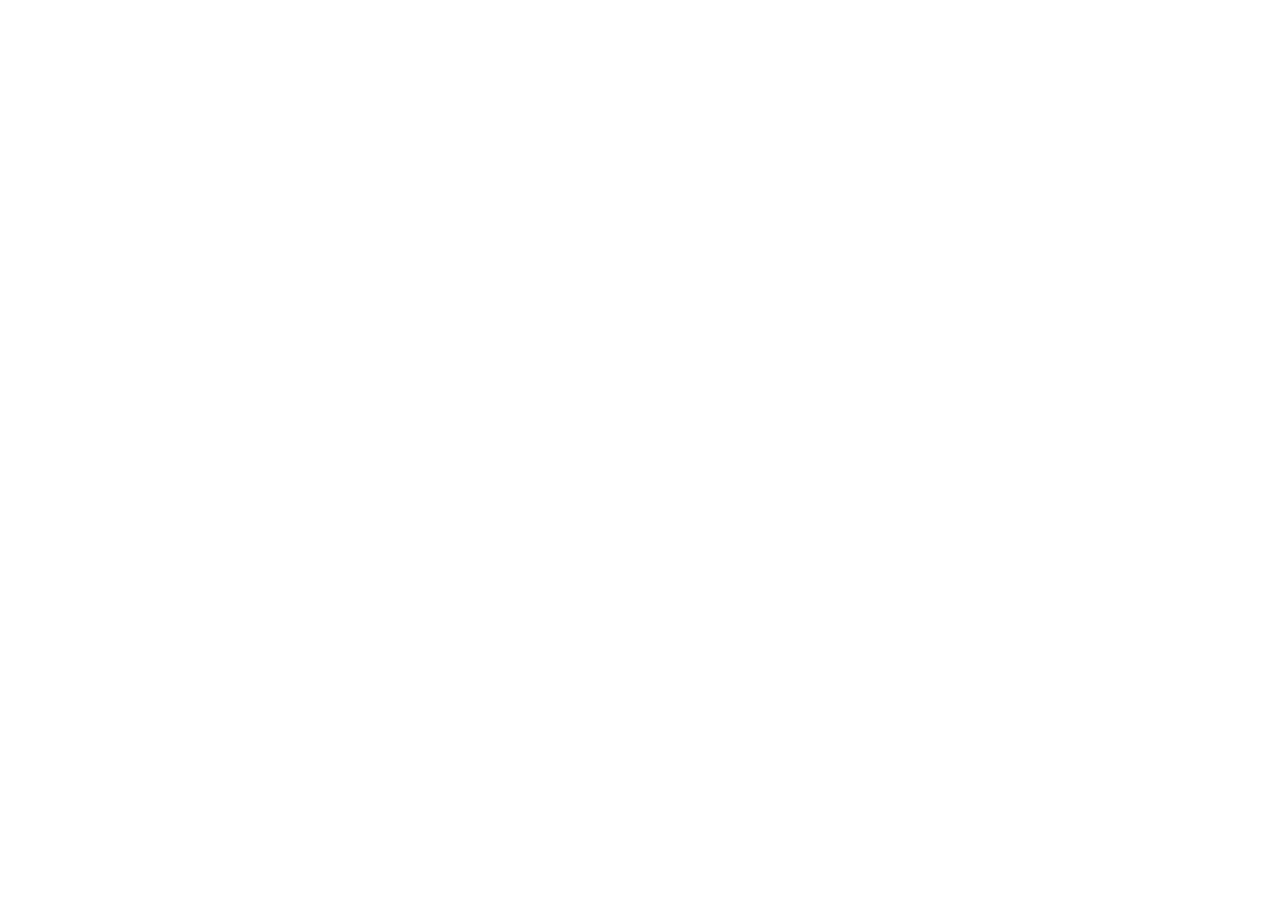
==== index.html @ 0dde1afb "Add files via upload" ====
<!doctype html>
<html lang="fr" dir="ltr">
<head>
<meta charset="utf-8">
<meta name="viewport" content="width=device-width,initial-scale=1">
<title>RIHAL NOUR – رحال نور</title>
<meta name="description" content="RIHAL NOUR, agence de voyages à Oujda (Maroc) : billetterie aérienne, voyages organisés, Omra, hôtels et séjours. Le monde à votre portée.">
<meta name="theme-color" content="#123C46">
<link rel="icon" href="images/favicon.svg" type="image/svg+xml">
<link rel="preconnect" href="https://fonts.googleapis.com">
<link rel="preconnect" href="https://fonts.gstatic.com" crossorigin>
<link href="https://fonts.googleapis.com/css2?family=Amiri:wght@400;700&family=Figtree:wght@400;500;600;700&family=Fraunces:opsz,wght@9..144,500;9..144,600&family=Tajawal:wght@400;500;700&display=swap" rel="stylesheet">
<link rel="stylesheet" href="css/style.css">
</head>
<body data-page="home" data-title="t_home">
<div id="hdr"></div>
<main id="main">
<section class="hero dark">
  <div class="wrap hero-g">
    <div class="hero-t">
      <p class="slogan" data-i18n="slogan"></p>
      <h1 data-i18n="hero_h"></h1>
      <p class="lead" data-i18n="hero_p"></p>
      <div class="btns">
        <a class="btn btn-wa" data-wa="generic" data-i18n="cta_wa"><i data-icon="wa"></i></a>
        <a class="btn btn-line" href="#offres" data-i18n="cta_offers"></a>
      </div>
    </div>
    <div class="arch ph i-hero" role="img" aria-label="RIHAL NOUR"></div>
  </div>
</section>

<section class="sec sec-alt">
  <div class="wrap two">
    <div>
      <h2 data-i18n="about_h"></h2>
      <p data-i18n="about_p1"></p>
      <p data-i18n="about_p2"></p>
      <div class="btns"><a class="btn btn-ink" href="services.html" data-i18n="nav_services"></a></div>
    </div>
    <div class="arch ph i-morocco" role="img" aria-label="Maroc"></div>
  </div>
</section>

<section class="sec">
  <div class="wrap">
    <div class="sec-head"><h2 data-i18n="sec_sv_h"></h2><p data-i18n="sec_sv_p"></p></div>
    <div class="grid3" data-render="svc"></div>
  </div>
</section>

<section class="sec sec-alt">
  <div class="wrap">
    <div class="sec-head"><h2 data-i18n="sec_ds_h"></h2><p data-i18n="sec_ds_p"></p></div>
    <div class="tiles" data-render="dest"></div>
  </div>
</section>

<section class="sec" id="offres">
  <div class="wrap">
    <div class="sec-head"><h2 data-i18n="of_h"></h2><p class="note" data-i18n="of_note"></p></div>
    <div class="offers" data-render="offers"></div>
  </div>
</section>

<section class="sec dark">
  <div class="wrap omra-g">
    <div class="pair">
      <div class="arch ph i-makkah" role="img" aria-label="Makkah"></div>
      <div class="arch ph i-madinah" role="img" aria-label="Madinah"></div>
    </div>
    <div>
      <h2 data-i18n="om_h"></h2>
      <p data-i18n="om_p"></p>
      <ul class="checks" data-render="omraShort"></ul>
      <div class="btns">
        <a class="btn btn-gold" href="omra.html" data-i18n="cta_omra"></a>
        <a class="btn btn-line" data-wa="omra" data-i18n="cta_quote"><i data-icon="wa"></i></a>
      </div>
    </div>
  </div>
</section>

<section class="sec">
  <div class="wrap">
    <h2 data-i18n="why_h"></h2>
    <ul class="why" data-render="why" style="margin-top:2rem"></ul>
  </div>
</section>

<section class="sec sec-alt">
  <div class="wrap">
    <h2 data-i18n="rv_h" style="margin-bottom:1.6rem"></h2>
    <div class="revs" data-render="reviews"></div>
    <p class="note" data-i18n="rv_note"></p>
  </div>
</section>
<section class="cta dark" data-render="cta"></section>
</main>
<div id="ftr"></div>
<script src="js/config.js"></script>
<script src="js/i18n.js"></script>
<script src="js/main.js"></script>
</body>
</html>
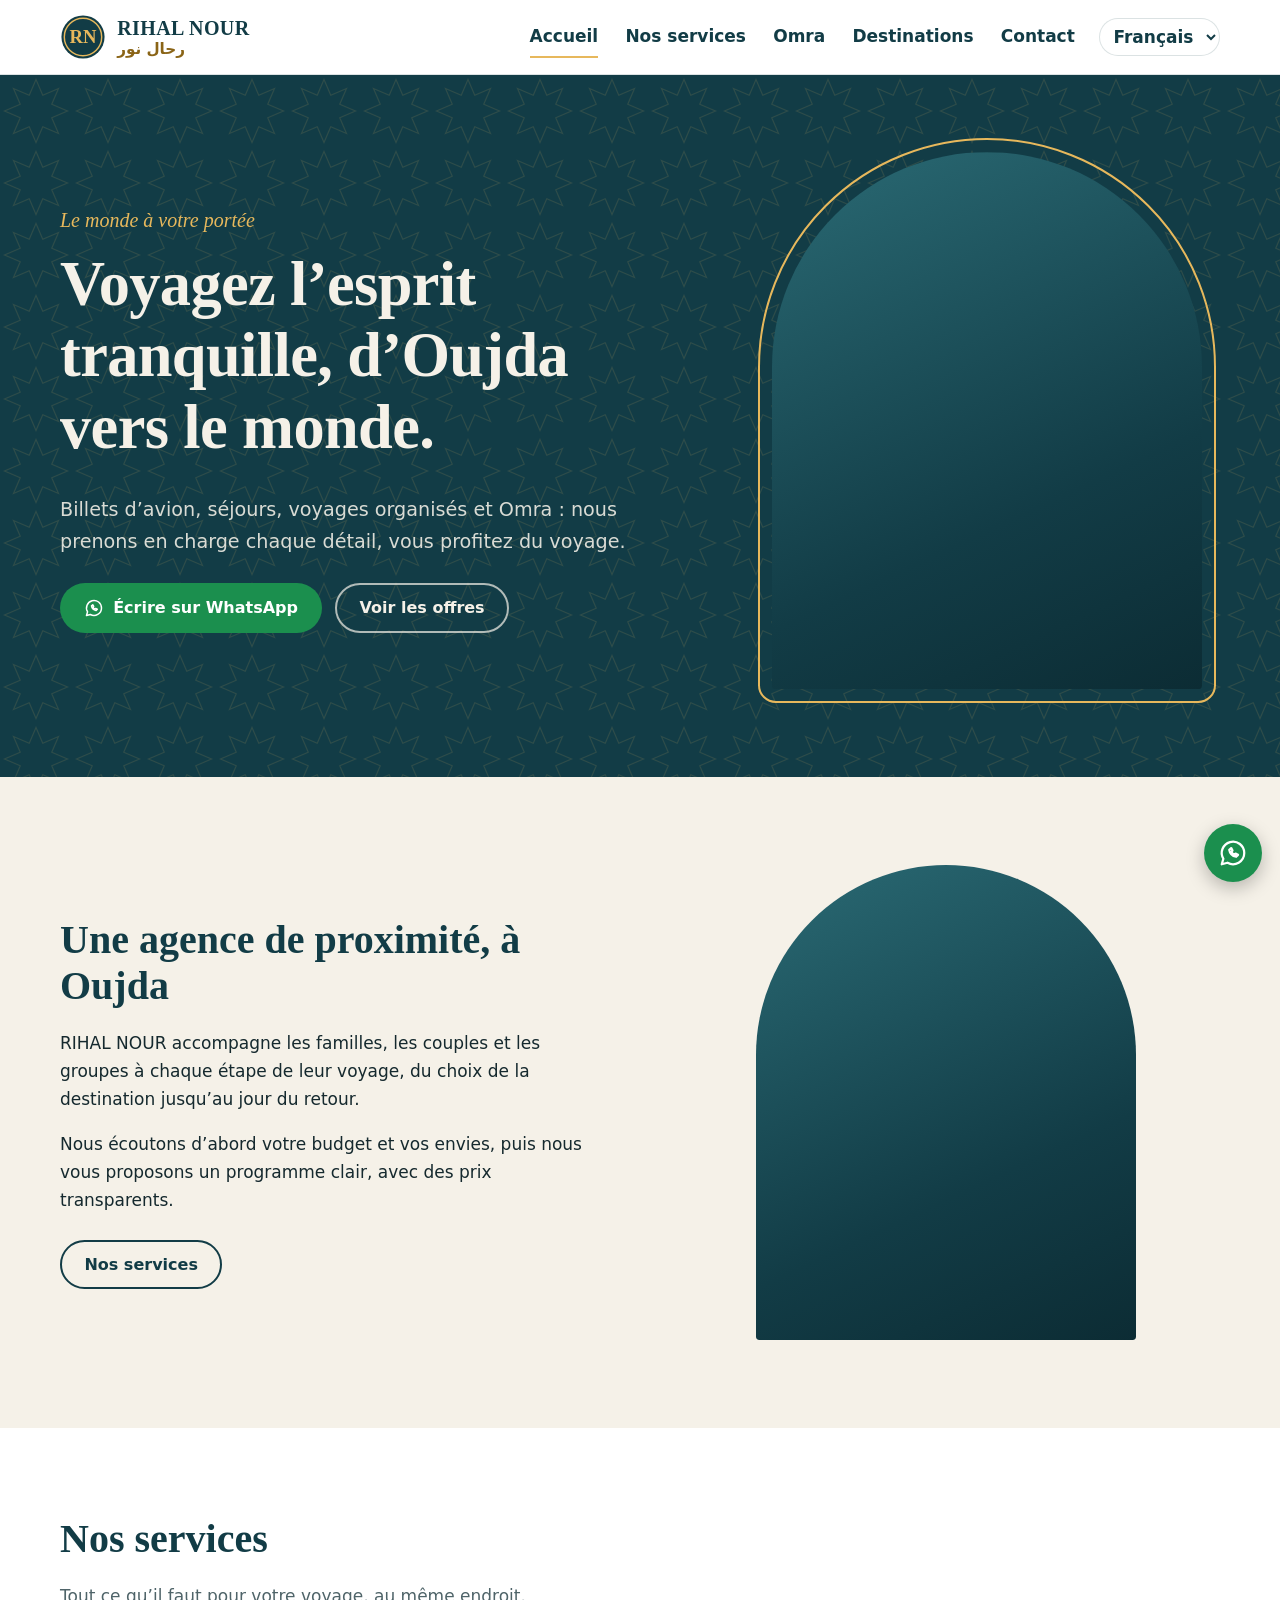
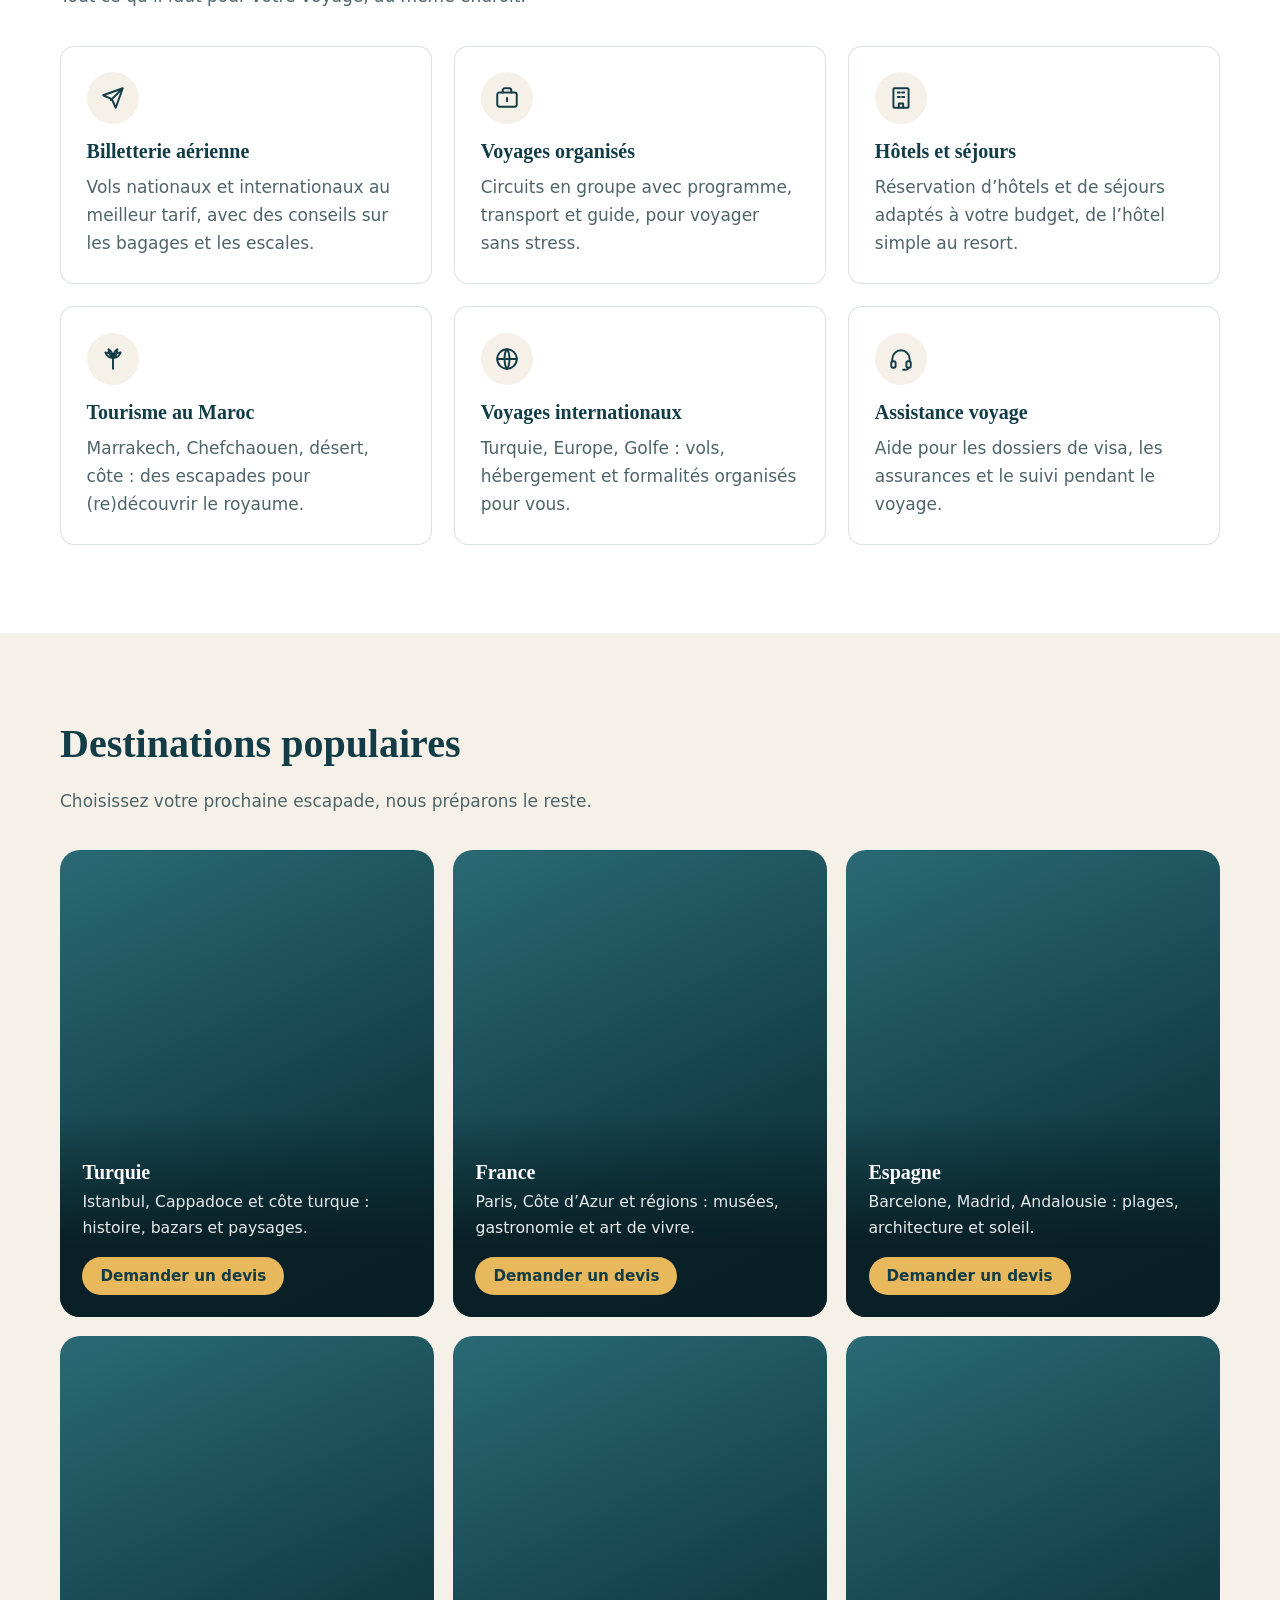
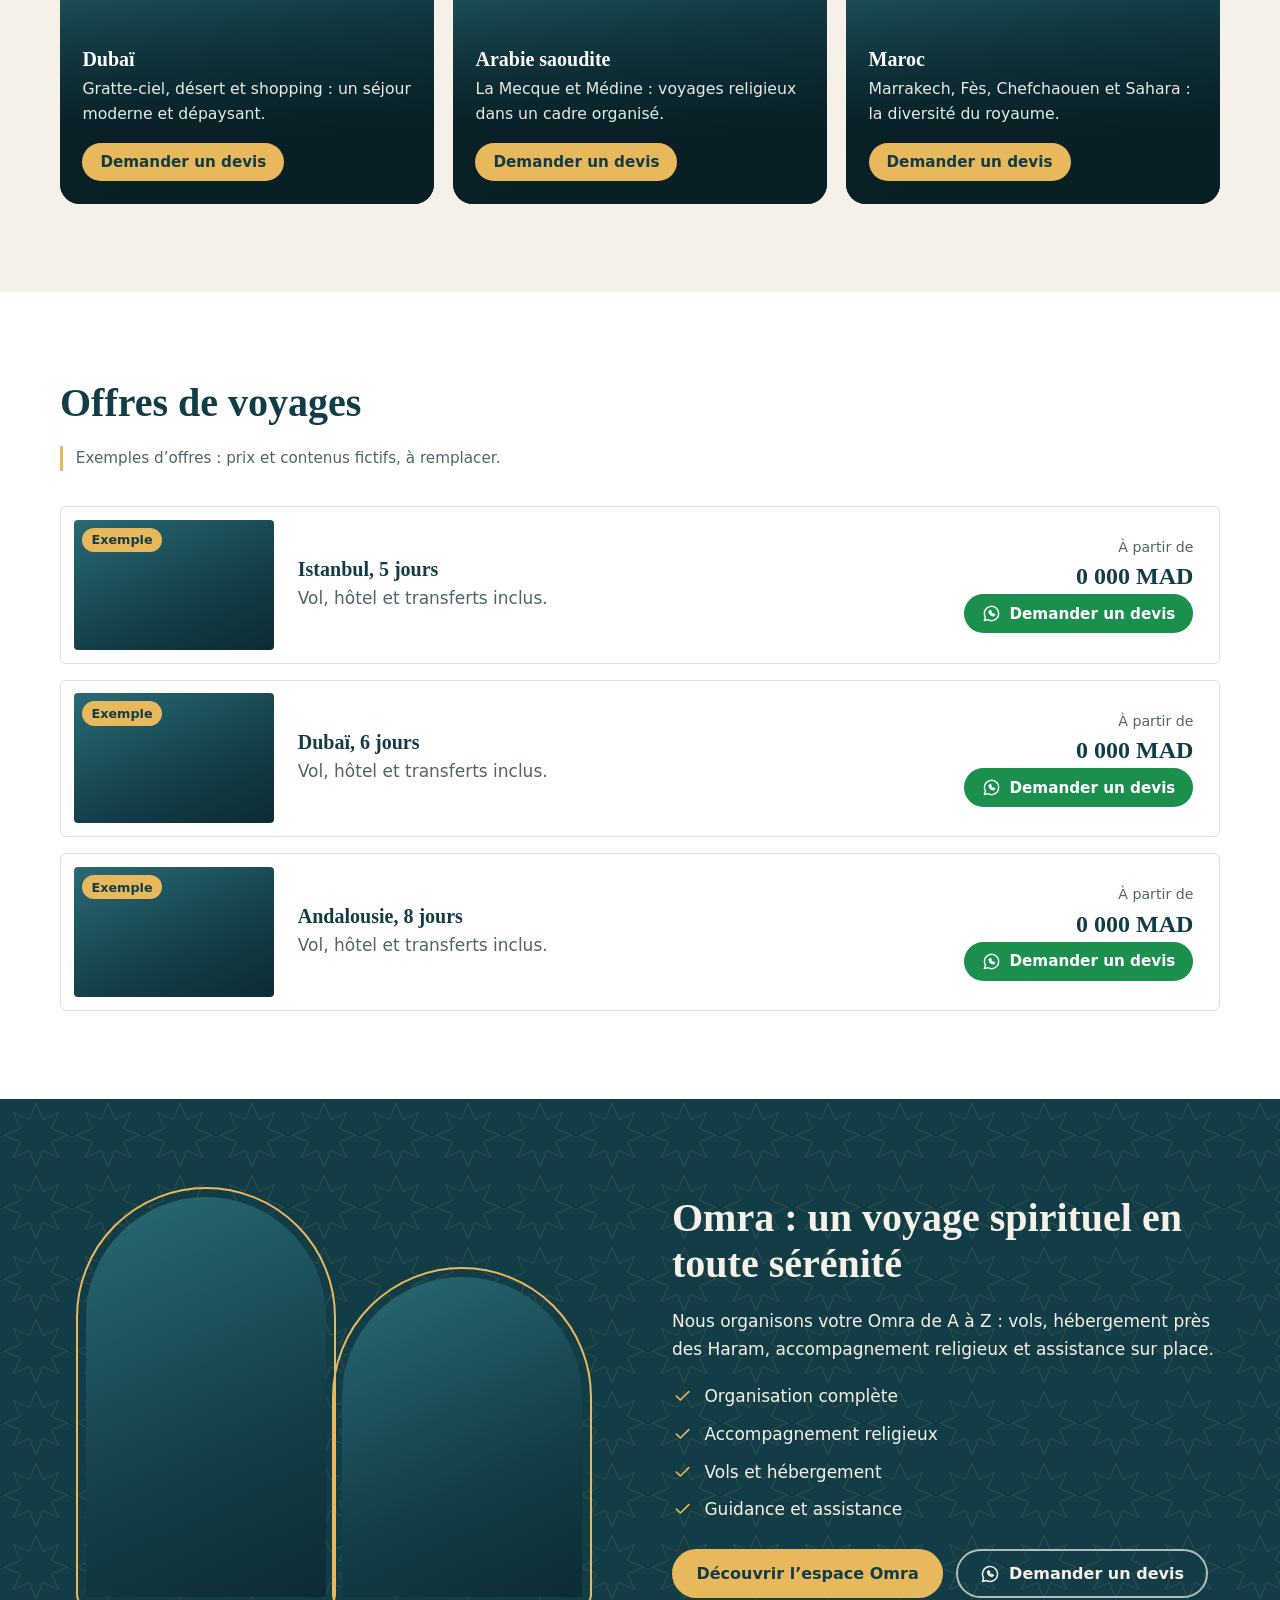
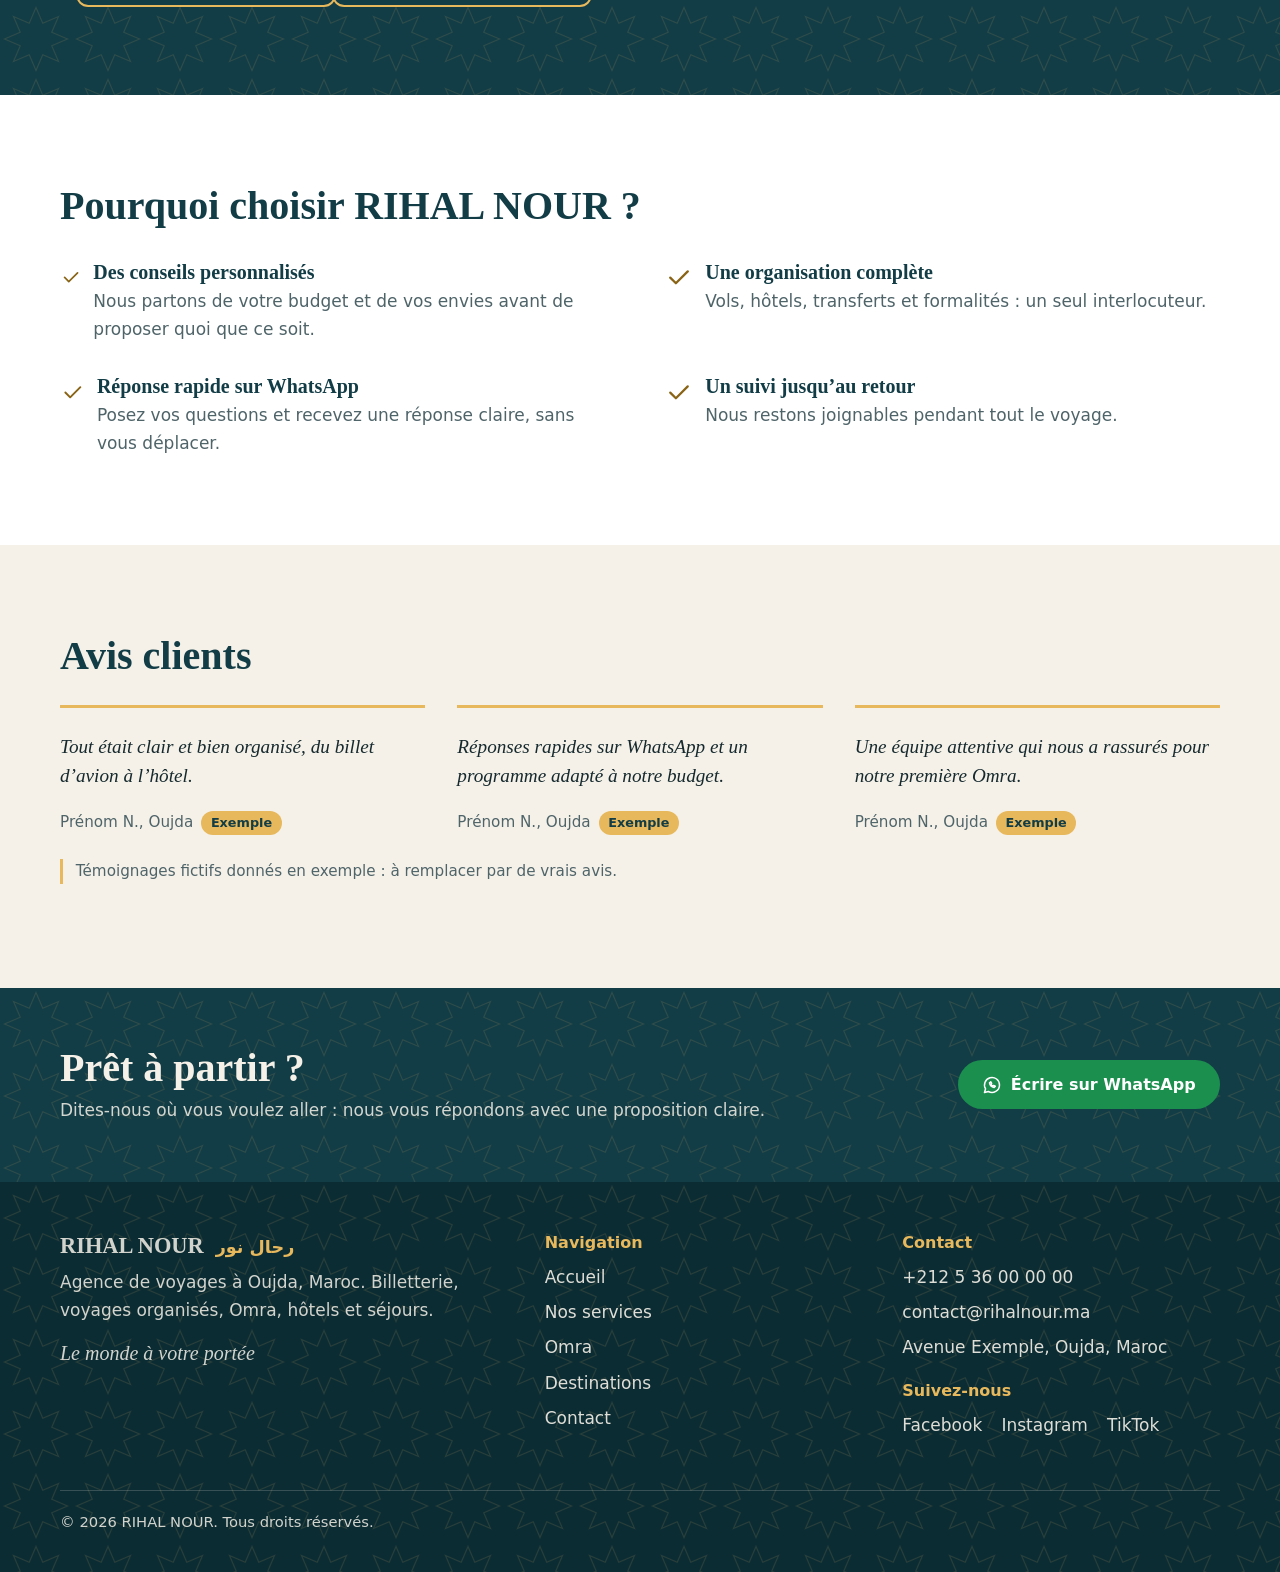
==== commit 752f789d: "Update index.html" ====
--- a/index.html
+++ b/index.html
@@ -6,11 +6,11 @@
 <title>RIHAL NOUR – رحال نور</title>
 <meta name="description" content="RIHAL NOUR, agence de voyages à Oujda (Maroc) : billetterie aérienne, voyages organisés, Omra, hôtels et séjours. Le monde à votre portée.">
 <meta name="theme-color" content="#123C46">
-<link rel="icon" href="images/favicon.svg" type="image/svg+xml">
+<link rel="icon" href="favicon.svg" type="image/svg+xml">
 <link rel="preconnect" href="https://fonts.googleapis.com">
 <link rel="preconnect" href="https://fonts.gstatic.com" crossorigin>
 <link href="https://fonts.googleapis.com/css2?family=Amiri:wght@400;700&family=Figtree:wght@400;500;600;700&family=Fraunces:opsz,wght@9..144,500;9..144,600&family=Tajawal:wght@400;500;700&display=swap" rel="stylesheet">
-<link rel="stylesheet" href="css/style.css">
+<link rel="stylesheet" href="style.css">
 </head>
 <body data-page="home" data-title="t_home">
 <div id="hdr"></div>
@@ -98,8 +98,8 @@
 <section class="cta dark" data-render="cta"></section>
 </main>
 <div id="ftr"></div>
-<script src="js/config.js"></script>
-<script src="js/i18n.js"></script>
-<script src="js/main.js"></script>
+<script src="config.js"></script>
+<script src="i18n.js"></script>
+<script src="main.js"></script>
 </body>
 </html>
--- a/style.css
+++ b/style.css
@@ -0,0 +1,220 @@
+/* RIHAL NOUR – feuille de style unique
+   Motif signature : l’arche (mihrab) reprise de la bannière de l’agence. */
+:root{
+  --blue:#123C46;--blue-2:#0c2c34;--gold:#E7B85C;--gold-d:#8a6416;--beige:#F5F1E8;--white:#fff;
+  --ink:#15292e;--muted:#4f6469;--line:rgba(18,60,70,.15);
+  --g:linear-gradient(155deg,#2a6a74,#123C46 65%,#0c2c34);
+  --fd:"Fraunces","Amiri",Georgia,serif;--fb:"Figtree","Tajawal",system-ui,-apple-system,"Segoe UI",sans-serif;
+  --pat:url("data:image/svg+xml,%3Csvg xmlns='http://www.w3.org/2000/svg' width='72' height='72' viewBox='0 0 64 64'%3E%3Cpath d='M32 4l6 14 14-6-6 14 14 6-14 6 6 14-14-6-6 14-6-14-14 6 6-14-14-6 14-6-6-14 14 6z' fill='none' stroke='%23E7B85C' stroke-opacity='.13'/%3E%3C/svg%3E");
+}
+*,*::before,*::after{box-sizing:border-box}
+html{scroll-behavior:smooth}
+body{margin:0;font:400 1.0625rem/1.65 var(--fb);color:var(--ink);background:var(--white);-webkit-font-smoothing:antialiased}
+[dir=rtl] body{line-height:1.85}
+a{color:inherit}
+img,svg{max-width:100%}
+h1,h2,h3{font-family:var(--fd);font-weight:600;line-height:1.15;margin:0 0 .5em;color:var(--blue)}
+h1{font-size:clamp(2.2rem,5.4vw,3.9rem);letter-spacing:-.01em}
+h2{font-size:clamp(1.7rem,3.2vw,2.5rem)}
+h3{font-size:1.25rem}
+p{margin:0 0 1em}
+:focus-visible{outline:3px solid var(--blue);outline-offset:3px}
+.dark :focus-visible,.fab:focus-visible{outline-color:var(--gold)}
+.dark{color:var(--beige);background:var(--blue) var(--pat)}
+.dark h1,.dark h2,.dark h3{color:var(--beige)}
+.wrap{width:min(1160px,100% - 2.5rem);margin-inline:auto}
+.skip{position:absolute;inset-inline-start:1rem;top:-4rem;background:var(--gold);color:var(--blue);padding:.6rem 1rem;border-radius:8px;z-index:100}
+.skip:focus{top:1rem}
+
+/* Icônes */
+.ic{width:1.25em;height:1.25em;fill:none;stroke:currentColor;stroke-width:1.8;stroke-linecap:round;stroke-linejoin:round;flex:none}
+i[data-icon]{display:inline-flex}
+.ico{width:52px;height:52px;border-radius:50%;background:var(--beige);color:var(--blue);display:grid;place-items:center;flex:none}
+.ico .ic{width:26px;height:26px}
+
+/* En-tête */
+.hdr{position:sticky;top:0;z-index:50;background:rgba(255,255,255,.97);border-bottom:1px solid var(--line)}
+.hdr-in{display:flex;align-items:center;gap:1.5rem;min-height:74px}
+.brand{display:flex;align-items:center;gap:.7rem;text-decoration:none;color:var(--blue)}
+.logo-slot{width:46px;height:46px;flex:none}
+.logo-slot img,.logo-slot svg{width:100%;height:100%;object-fit:contain}
+.has-logo .brand-t{display:none}
+.has-logo .logo-slot{width:auto;height:54px}
+.has-logo .logo-slot img{width:auto;height:100%;mix-blend-mode:multiply}
+.brand-t{display:flex;flex-direction:column;line-height:1.1}
+.brand-t b{font:600 1.25rem var(--fd);letter-spacing:.02em}
+.brand-t i{font:700 .95rem var(--fb);font-style:normal;color:var(--gold-d)}
+.nav{display:flex;gap:1.7rem;margin-inline-start:auto}
+.nav a{color:var(--blue);text-decoration:none;font-weight:600;padding:.4rem 0;border-bottom:2px solid transparent}
+.nav a:hover,.nav a[aria-current]{border-color:var(--gold)}
+.hdr-act{display:flex;gap:.6rem;align-items:center}
+select,input,textarea{font:inherit;color:var(--ink);background:#fff;border:1.5px solid var(--line);border-radius:10px;padding:.65rem .85rem;width:100%}
+.hdr-act select{width:auto;padding:.45rem .6rem;border-radius:999px;font-weight:600;color:var(--blue)}
+.burger{display:none;place-items:center;width:44px;height:44px;border-radius:50%;border:1.5px solid var(--line);background:#fff;color:var(--blue);cursor:pointer}
+@media(max-width:900px){
+  .burger{display:grid}
+  .hdr-act{margin-inline-start:auto}
+  .nav{display:none;position:absolute;inset-inline:0;top:100%;margin:0;background:#fff;flex-direction:column;gap:0;padding:.4rem 1.25rem 1rem;border-bottom:1px solid var(--line)}
+  .nav.open{display:flex}
+  .nav a{padding:.85rem 0;border-bottom:1px solid var(--line)}
+}
+
+/* Boutons */
+.btn{display:inline-flex;align-items:center;justify-content:center;gap:.55rem;padding:.8rem 1.4rem;border-radius:999px;font:600 1rem var(--fb);text-decoration:none;border:2px solid transparent;cursor:pointer;transition:background .2s,color .2s,border-color .2s}
+.btn-wa{background:#1b8f4e;color:#fff}.btn-wa:hover{background:#157a41}
+.btn-gold{background:var(--gold);color:var(--blue)}.btn-gold:hover{background:#f0c973}
+.btn-line{border-color:rgba(245,241,232,.7);color:var(--beige)}.btn-line:hover{background:rgba(245,241,232,.12)}
+.btn-ink{border-color:var(--blue);color:var(--blue);background:transparent}.btn-ink:hover{background:var(--blue);color:var(--beige)}
+.btn-sm{padding:.5rem 1rem;font-size:.95rem}
+.btns{display:flex;flex-wrap:wrap;gap:.8rem;margin-top:1.6rem}
+.slogan{font:italic 500 1.25rem var(--fd);color:var(--gold);margin:0 0 1rem}
+[dir=rtl] .slogan{font-style:normal;font-weight:700}
+
+/* Arche */
+.ph{background-color:#1d5560;background-image:var(--g);background-size:cover;background-position:center}
+.arch{border-radius:999px 999px 18px 18px}
+.i-hero{background-image:url(../images/hero.jpg),var(--g)}
+.i-turkey{background-image:url(../images/turkey.jpg),var(--g)}
+.i-france{background-image:url(../images/france.jpg),var(--g)}
+.i-spain{background-image:url(../images/spain.jpg),var(--g)}
+.i-dubai{background-image:url(../images/dubai.jpg),var(--g)}
+.i-saudi{background-image:url(../images/saudi.jpg),var(--g)}
+.i-morocco{background-image:url(../images/morocco.jpg),var(--g)}
+.i-makkah{background-image:url(../images/makkah.jpg),var(--g)}
+.i-madinah{background-image:url(../images/madinah.jpg),var(--g)}
+
+/* Sections */
+.sec{padding:clamp(3rem,7vw,5.5rem) 0}
+.sec-alt{background:var(--beige)}
+.sec-head{max-width:640px;margin-bottom:2.2rem}
+.sec-head p{color:var(--muted)}
+.dark .sec-head p{color:rgba(245,241,232,.8)}
+.note{font-size:.95rem;color:var(--muted);border-inline-start:3px solid var(--gold);padding-inline-start:.8rem}
+.tag{display:inline-block;font-size:.8rem;font-weight:600;padding:.1rem .6rem;border-radius:999px;background:var(--gold);color:var(--blue);margin-inline-start:.5rem}
+
+/* Hero */
+.hero{padding:clamp(2.5rem,6vw,5rem) 0 clamp(3rem,7vw,5.5rem);overflow:hidden}
+.hero-g{display:grid;grid-template-columns:1.15fr .85fr;gap:clamp(2rem,5vw,4rem);align-items:center}
+.hero-t .lead{font-size:1.2rem;max-width:34em;color:rgba(245,241,232,.88)}
+.hero .arch{aspect-ratio:4/5;width:min(100%,430px);justify-self:center;outline:2px solid var(--gold);outline-offset:12px;animation:rise 1.1s cubic-bezier(.2,.7,.2,1) both}
+@keyframes rise{from{clip-path:inset(100% 0 0 0)}to{clip-path:inset(-20px)}}
+@media(max-width:820px){.hero-g{grid-template-columns:1fr}.hero .arch{width:min(78%,340px);order:-1}}
+
+/* Page head */
+.phead{padding:clamp(2.5rem,6vw,4.2rem) 0}
+.phead p{max-width:40em;font-size:1.15rem;color:rgba(245,241,232,.88);margin:0}
+
+/* À propos */
+.two{display:grid;grid-template-columns:1fr 1fr;gap:clamp(2rem,5vw,4rem);align-items:center}
+.two .arch{aspect-ratio:4/5;width:min(100%,380px);justify-self:center}
+@media(max-width:820px){.two{grid-template-columns:1fr}}
+
+/* Services */
+.grid3{display:grid;grid-template-columns:repeat(auto-fill,minmax(290px,1fr));gap:1.4rem}
+.svc{background:#fff;border:1px solid var(--line);border-radius:14px;padding:1.6rem;transition:border-color .2s}
+.svc:hover{border-color:var(--gold)}
+.svc .ico{margin-bottom:1rem}
+.svc p{color:var(--muted);margin:0}
+.sec-alt .svc{background:#fff}
+
+/* Destinations : tuiles photo */
+.tiles{display:grid;grid-template-columns:repeat(auto-fill,minmax(310px,1fr));gap:1.2rem}
+.tile{position:relative;aspect-ratio:4/5;border-radius:20px;overflow:hidden;display:flex;align-items:flex-end}
+.tile-b{width:100%;padding:3rem 1.4rem 1.4rem;color:#fff;background:linear-gradient(to top,rgba(8,30,36,.94) 35%,rgba(8,30,36,0))}
+.tile h3{color:#fff;margin-bottom:.3rem}
+.tile p{font-size:.98rem;margin-bottom:1rem;color:rgba(255,255,255,.9)}
+
+/* Offres : lignes */
+.offers{display:grid;gap:1rem}
+.offer{display:grid;grid-template-columns:200px 1fr auto;align-items:center;gap:1.5rem;background:#fff;border:1px solid var(--line);border-radius:6px;padding:.8rem;padding-inline-end:1.6rem}
+.offer-img{height:130px;border-radius:4px;position:relative}
+.offer-img .tag{position:absolute;top:.5rem;inset-inline-start:.5rem;margin:0}
+.offer-b h3{margin-bottom:.2rem}.offer-b p{margin:0;color:var(--muted)}
+.offer-p{display:flex;flex-direction:column;align-items:flex-end;gap:.25rem;text-align:end}
+.offer-p small{color:var(--muted)}
+.offer-p strong{font:600 1.5rem var(--fd);color:var(--blue)}
+@media(max-width:760px){.offer{grid-template-columns:1fr;padding-inline-end:.8rem}.offer-img{height:170px}.offer-p{align-items:flex-start;text-align:start;flex-direction:row;flex-wrap:wrap;align-items:center;gap:.8rem}}
+
+/* Omra */
+.omra-g{display:grid;grid-template-columns:1fr 1fr;gap:clamp(2rem,5vw,4rem);align-items:center}
+.pair{display:flex;gap:1rem;justify-content:center;align-items:flex-end}
+.pair .arch{flex:1;max-width:240px;aspect-ratio:3/5;outline:2px solid var(--gold);outline-offset:8px;position:relative}
+.pair .arch:last-child{aspect-ratio:3/4}
+.pair{padding:10px}
+.cap{position:absolute;inset-inline:0;bottom:0;padding:2.5rem .8rem .8rem;color:#fff;text-align:center;border-radius:0 0 18px 18px;background:linear-gradient(to top,rgba(8,30,36,.9),rgba(8,30,36,0))}
+.cap b{font:600 1.1rem var(--fd);display:block}.cap span{font-size:.85rem}
+.checks{list-style:none;margin:1.2rem 0 1.6rem;padding:0;display:grid;gap:.6rem}
+.checks li,.why li,.info li{display:flex;gap:.7rem;align-items:flex-start}
+.checks .ic,.info .ic{color:var(--gold-d);margin-top:.2rem}
+.dark .checks .ic{color:var(--gold)}
+.rows{list-style:none;margin:0;padding:0;display:grid;gap:1.4rem}
+.row{display:flex;gap:1.1rem}.row h3{margin-bottom:.15rem}.row p{margin:0;color:var(--muted)}
+.info{list-style:none;margin:0;padding:0;display:grid;gap:1rem;max-width:44em}
+@media(max-width:820px){.omra-g{grid-template-columns:1fr}.pair .arch{max-width:46%}}
+
+/* Pourquoi / avis */
+.why{list-style:none;margin:0;padding:0;display:grid;grid-template-columns:1fr 1fr;gap:2rem 3rem}
+.why .ic{color:var(--gold-d);width:30px;height:30px;margin-top:.1rem}
+.why h3{margin-bottom:.2rem}.why p{margin:0;color:var(--muted)}
+@media(max-width:760px){.why{grid-template-columns:1fr}}
+.revs{display:grid;grid-template-columns:repeat(auto-fit,minmax(260px,1fr));gap:2rem;margin:0 0 1.5rem}
+.rev{margin:0;padding-top:1.6rem;border-top:3px solid var(--gold)}
+.rev p{font:italic 500 1.2rem/1.5 var(--fd)}
+[dir=rtl] .rev p{font-style:normal}
+.rev footer{font-size:.95rem;color:var(--muted)}
+
+/* Étapes (séquence réelle) */
+.steps{list-style:none;counter-reset:s;margin:0;padding:0;display:grid;grid-template-columns:repeat(auto-fit,minmax(240px,1fr));gap:1.6rem}
+.steps li{counter-increment:s;position:relative;padding-inline-start:3.4rem}
+.steps li::before{content:counter(s);position:absolute;inset-inline-start:0;top:0;width:2.5rem;height:2.5rem;border-radius:50%;background:var(--blue);color:var(--gold);font:600 1.2rem/2.5rem var(--fd);text-align:center}
+.steps p{color:var(--muted);margin:0}
+
+/* Bandeau d’appel */
+.cta{padding:clamp(2.4rem,5vw,3.6rem) 0}
+.cta-in{display:flex;flex-wrap:wrap;gap:1.5rem;align-items:center;justify-content:space-between}
+.cta h2{margin-bottom:.3rem}.cta p{margin:0;color:rgba(245,241,232,.85)}
+
+/* Galerie */
+.gallery{display:grid;grid-template-columns:repeat(auto-fill,minmax(230px,1fr));gap:.8rem}
+.g-item{aspect-ratio:1;border:0;border-radius:12px;cursor:zoom-in;padding:0;transition:filter .2s}
+.g-item:hover{filter:brightness(1.1)}
+.lb{border:0;padding:0;background:transparent;max-width:min(92vw,1000px);width:100%}
+.lb::backdrop{background:rgba(8,30,36,.88)}
+.lb-img{aspect-ratio:3/2;border-radius:14px}
+.lb-x{position:absolute;top:.7rem;inset-inline-end:.7rem;z-index:1;width:42px;height:42px;border-radius:50%;border:0;background:var(--beige);color:var(--blue);cursor:pointer;display:grid;place-items:center}
+
+/* Contact */
+.ct-g{display:grid;grid-template-columns:.9fr 1.1fr;gap:clamp(2rem,5vw,4rem);align-items:start}
+.cinfo{list-style:none;margin:0;padding:0;display:grid;gap:1.3rem}
+.cinfo li{display:flex;gap:1rem;align-items:flex-start}
+.cinfo small{color:var(--muted);display:block}.cinfo p{margin:0;font-weight:600}.cinfo a{text-decoration:none}.cinfo a:hover{text-decoration:underline}
+.form{display:grid;gap:1.1rem}
+.field label{display:block;font-weight:600;margin-bottom:.35rem;color:var(--blue)}
+textarea{min-height:130px;resize:vertical}
+input:focus,select:focus,textarea:focus{outline:3px solid var(--gold);outline-offset:1px;border-color:var(--blue)}
+[aria-invalid=true]{border-color:#b3261e}
+.err{display:block;min-height:1.2em;color:#b3261e;font-size:.9rem;margin-top:.25rem}
+#fstatus{color:#17643a;font-weight:600;margin:0}
+.map{display:grid;gap:1rem;justify-items:start}
+.map iframe{width:100%;height:380px;border:0;border-radius:14px}
+.map-ph{width:100%;height:260px;border-radius:14px;border:2px dashed var(--line);display:grid;place-content:center;justify-items:center;gap:.4rem;color:var(--muted);text-align:center;padding:1rem}
+.map-ph .ic{width:34px;height:34px;color:var(--gold-d)}
+@media(max-width:820px){.ct-g{grid-template-columns:1fr}}
+
+/* Pied de page */
+.ftr{padding:3.2rem 0 1.4rem;background-color:var(--blue-2)}
+.ftr-g{display:grid;grid-template-columns:1.4fr 1fr 1fr;gap:2.5rem}
+.ftr h3{font:700 1rem var(--fb);color:var(--gold);margin:0 0 .7rem}
+.ftr-brand{font:600 1.4rem var(--fd);margin:0 0 .6rem}.ftr-brand span{color:var(--gold);font-family:var(--fb);font-size:1.1rem;margin-inline-start:.4rem}
+.ftr p{color:rgba(245,241,232,.85)}
+.flinks{list-style:none;margin:0 0 1.2rem;padding:0;display:grid;gap:.45rem;color:rgba(245,241,232,.9)}
+.flinks a{text-decoration:none}.flinks a:hover{color:var(--gold);text-decoration:underline}
+.soc{grid-auto-flow:column;justify-content:start;gap:1.2rem}
+.copy{margin-top:2rem;padding-top:1.2rem;border-top:1px solid rgba(245,241,232,.18);font-size:.92rem}
+@media(max-width:820px){.ftr-g{grid-template-columns:1fr}}
+
+/* Bouton WhatsApp flottant */
+.fab{position:fixed;inset-inline-end:1.1rem;bottom:1.1rem;z-index:60;width:58px;height:58px;border-radius:50%;background:#1b8f4e;color:#fff;display:grid;place-items:center;box-shadow:0 6px 18px rgba(0,0,0,.25);transition:transform .2s}
+.fab:hover{transform:scale(1.07)}.fab .ic{width:30px;height:30px}
+
+@media(prefers-reduced-motion:reduce){html{scroll-behavior:auto}*{animation:none!important;transition:none!important}}
